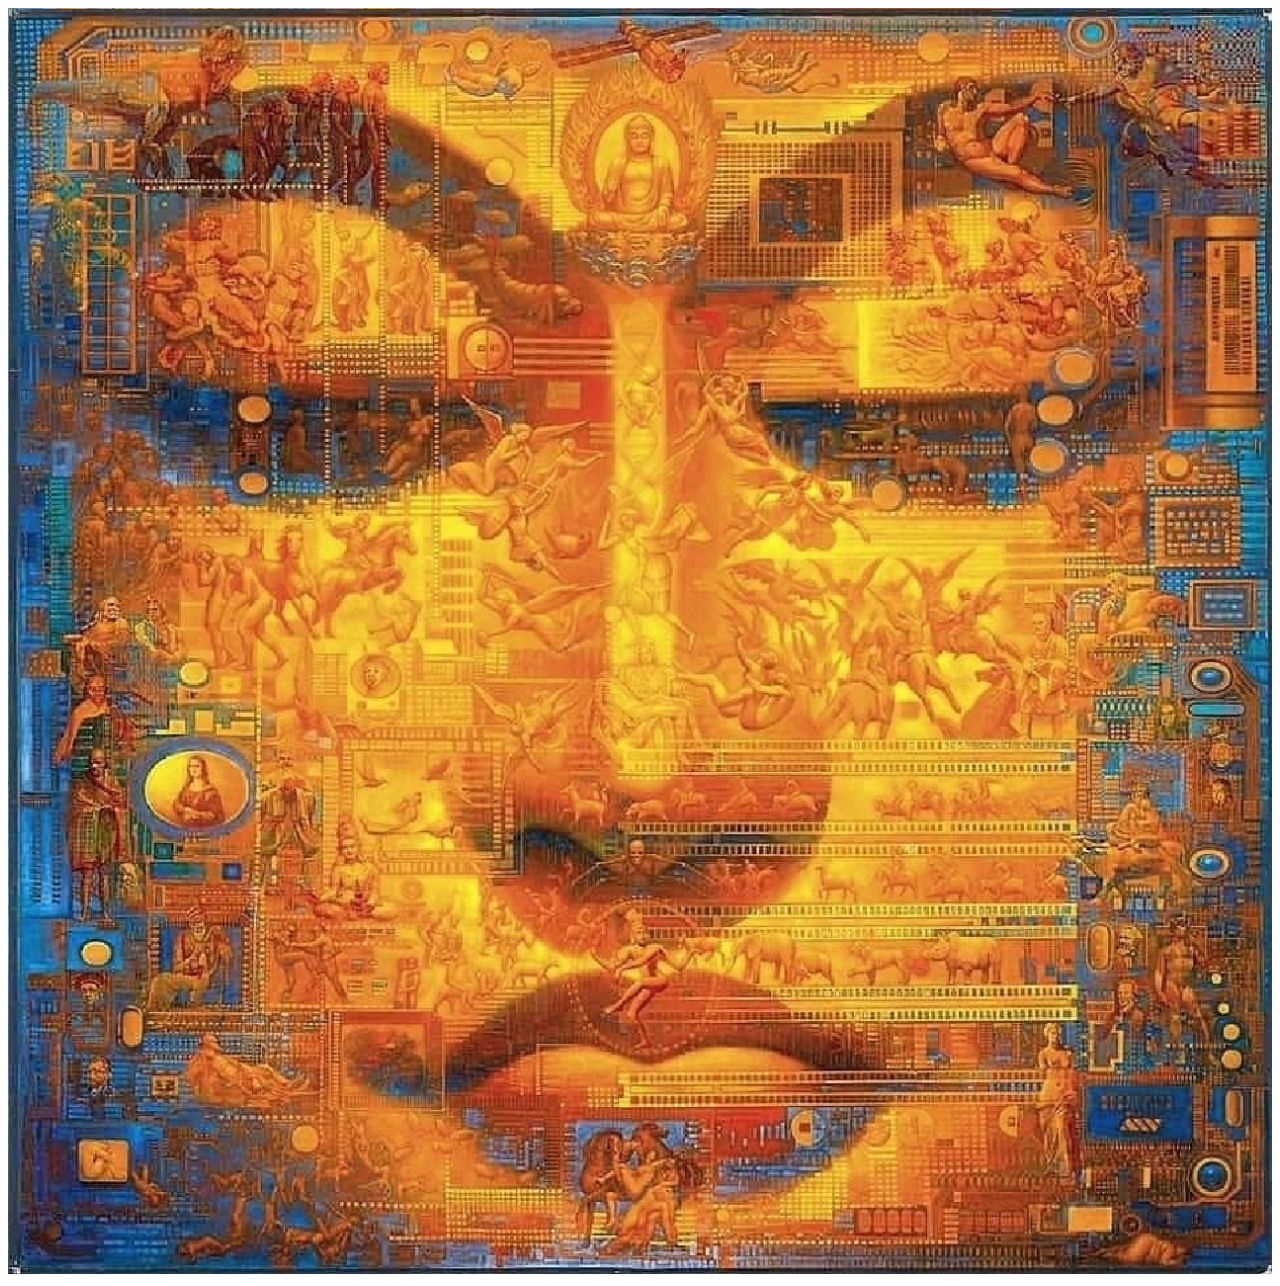
==== bard.html @ c0435343 "sample test" ====
<!DOCTYPE html>
<html lang="en">
<head>
  <meta charset="UTF-8">
  <title>點擊圖片顯示內容</title>
  <style>
    /* 圖片 */
    img {
      width: 100%;
      height: auto;
    }

    /* 內容 */
    .content {
      position: absolute;
      z-index: 1;
      display: none;
    }
    @media (max-width: 768px) {
      img {
        width: 100%;
        height: auto;
      }

      .content {
        width: 100%;
        height: 100px;
      }
    }
  </style>
</head>
<body>
<img src="source.jpg" id="image">
<div class="content">test</div>
<script>

  const client = new XMLHttpRequest();
  let content = [];
  client.open('GET', 'content.json', false);
  client.onreadystatechange = function() {
    // console.log(client.responseText);
    content = JSON.parse(client.responseText);
  }
  client.send();
  console.log("content:", content);

  // 獲取圖片的寬度和高度
  const imageWidth = document.getElementById("image").width;
  const imageHeight = document.getElementById("image").height;

  for(let i : content){

  }

  // 獲取點擊事件
  const clickHandler = (event) => {
    // 計算點擊位置
    const x = event.clientX - imageWidth / 2;
    const y = event.clientY - imageHeight / 2;

    const imgSizeWidth = 1279;
    const imgSizeHight = 1281;





    // 顯示內容
    const content = document.querySelector(".content");
    content.style.left = x + "px";
    content.style.top = y + "px";
    content.style.display = "block";
    content.style.borderWidth = 2;


  };

  // 添加點擊事件
  document.getElementById("image").addEventListener("click", clickHandler);
</script>
</body>
</html>
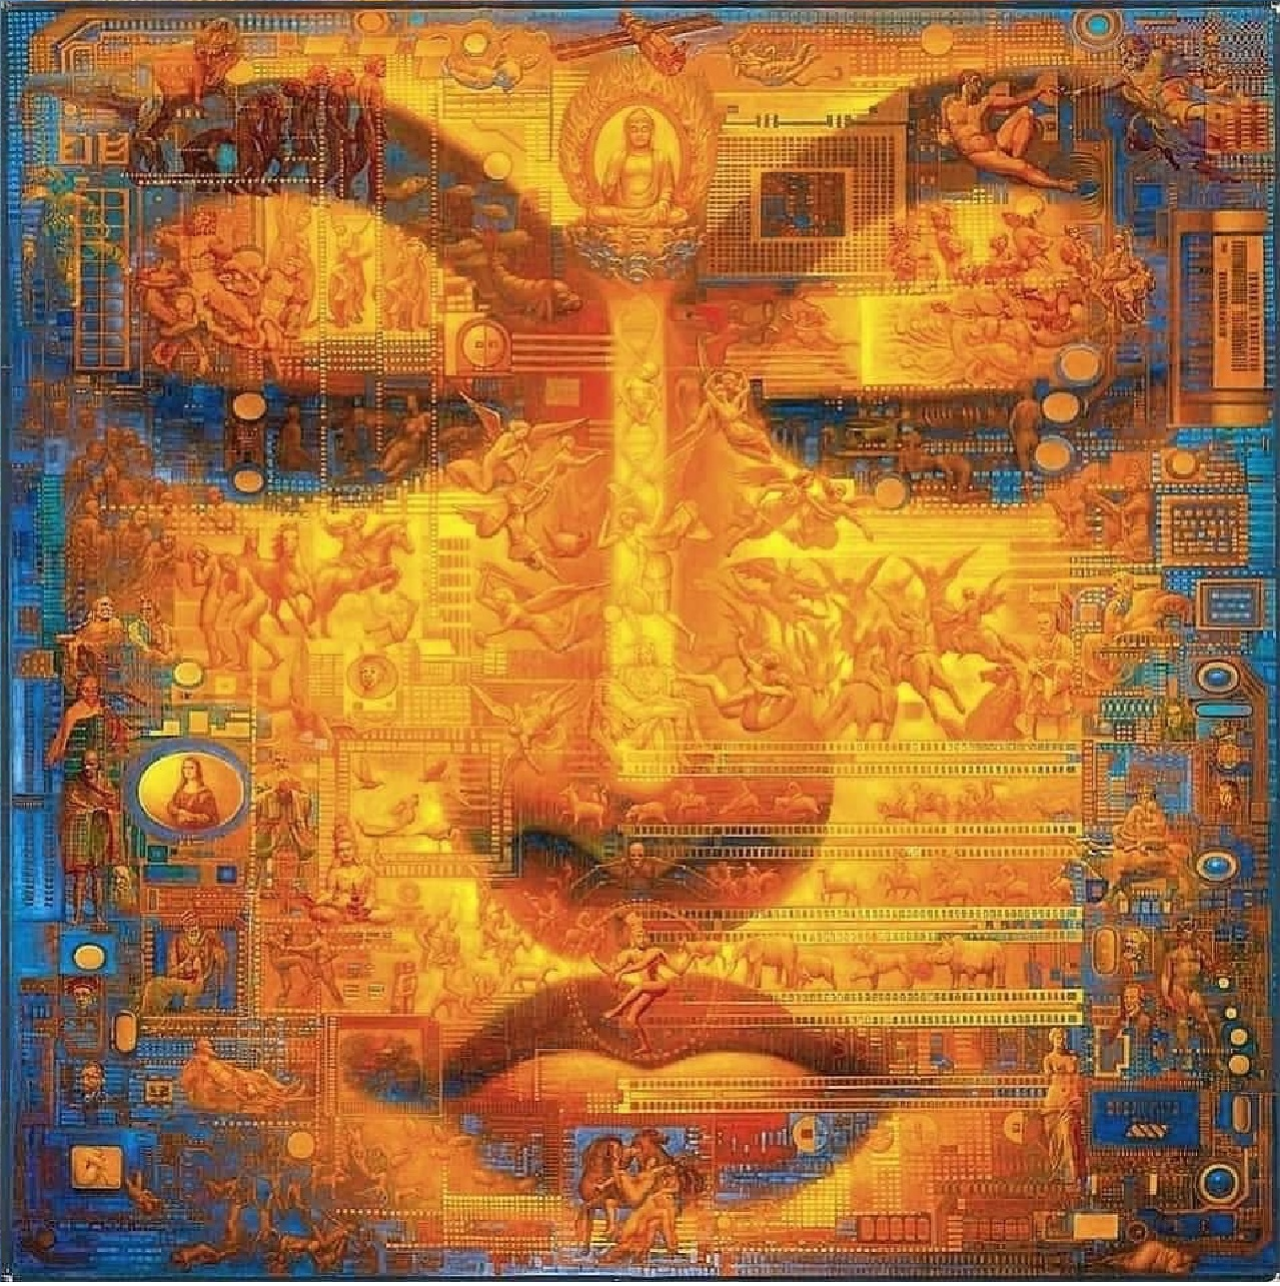
==== commit a30d07e7: "commit bard suggestion" ====
--- a/bard.html
+++ b/bard.html
@@ -1,82 +1,117 @@
 <!DOCTYPE html>
-<html lang="en">
+<!DOCTYPE html>
+<html lang="zh-tw">
 <head>
-  <meta charset="UTF-8">
-  <title>點擊圖片顯示內容</title>
-  <style>
-    /* 圖片 */
-    img {
-      width: 100%;
-      height: auto;
+    <meta charset="UTF-8">
+    <meta name="viewport" content="width=device-width, initial-scale=1.0">
+    <title>圖片與 tooltips</title>
+
+    <style>
+        html, body {
+            width: 100%;
+            height: 100%;
+        }
+
+        body {
+            margin: 0;
+            padding: 0;
+        }
+
+        img {
+            width: 100%;
+            height: auto;
+            object-fit: contain;
+        }
+
+        .tooltip {
+            position: absolute;
+            z-index: 999;
+            background-color: black;
+            color: white;
+            padding: 5px;
+            border-radius: 7px;
+            opacity: 1;
+            transition: opacity 0.5s;
+        }
+
+        .tooltip2 {
+            position: absolute;
+            z-index: 999;
+            background-color: black;
+            color: white;
+            padding: 5px;
+            border-radius: 7px;
+            transition: opacity 0.5s;
+        }
+
+        .tooltip:hover {
+            opacity: 1;
+        }
+
+        .tooltip:checked {
+            opacity: 1;
+        }
+    </style>
+</head>
+<body>
+<img src="source.jpg" alt="圖片">
+<script src="content.js"></script>
+<script>
+    const image = document.querySelector("img");
+    console.log(toPercent(image.width, 1281), toPercent(image.height, 1281));
+
+    // contents.forEach(function (obj, i) {
+    //     const tooltips = document.createElement("div");
+    //     tooltips.className = "tooltip2";
+    //     tooltips.textContent = obj.alt;
+    //     document.body.appendChild(tooltips);
+    //     console.log(obj.y * toPercent(image.height, 1281), obj.x * toPercent(image.width, 1281))
+    //     tooltips.style.top = obj.y * toPercent(image.height, 1279) + 'px';
+    //     tooltips.style.left = obj.x * toPercent(image.width, 1281) + 'px';
+    //
+    // });
+
+    function setTooltipsPosition(e) {
+        const imagePosition = image.getBoundingClientRect();
+        const imageScaleX = toPercent(image.height, 1279);
+        const imageScaleY = toPercent(image.width, 1281);
+
+        contents.forEach(function (obj, i) {
+            const tooltips = document.createElement("div");
+            const left = obj.x * imageScaleX;
+            const top = obj.y * imageScaleY;
+            const rX = e.pageX - imagePosition.left - left;
+            const rY = e.pageY - imagePosition.top - top;
+            if ((rX <= 50 && rX >= -50) && (rY <= 50 && rY >= -50)) {
+                console.log("left",left, "top",top, "rX", rX, "rY", rY);
+                tooltips.className = "tooltip";
+                tooltips.textContent = obj.alt + obj.msg;
+                document.body.appendChild(tooltips);
+                tooltips.style.top = top + 'px';
+                tooltips.style.left = left + 'px';
+            }
+        });
     }
 
-    /* 內容 */
-    .content {
-      position: absolute;
-      z-index: 1;
-      display: none;
-    }
-    @media (max-width: 768px) {
-      img {
-        width: 100%;
-        height: auto;
-      }
-
-      .content {
-        width: 100%;
-        height: 100px;
-      }
-    }
-  </style>
-</head>
-<body>
-<img src="source.jpg" id="image">
-<div class="content">test</div>
-<script>
-
-  const client = new XMLHttpRequest();
-  let content = [];
-  client.open('GET', 'content.json', false);
-  client.onreadystatechange = function() {
-    // console.log(client.responseText);
-    content = JSON.parse(client.responseText);
-  }
-  client.send();
-  console.log("content:", content);
-
-  // 獲取圖片的寬度和高度
-  const imageWidth = document.getElementById("image").width;
-  const imageHeight = document.getElementById("image").height;
-
-  for(let i : content){
-
-  }
-
-  // 獲取點擊事件
-  const clickHandler = (event) => {
-    // 計算點擊位置
-    const x = event.clientX - imageWidth / 2;
-    const y = event.clientY - imageHeight / 2;
-
-    const imgSizeWidth = 1279;
-    const imgSizeHight = 1281;
+    // tooltips.className = "tooltip";
+    // tooltips.textContent = "這是圖片";
+    // // document.body.appendChild(tooltips);
+    // tooltips.style.top = e.clientY - tooltips.clientHeight / 2 - imagePosition.top + 'px';
+    // tooltips.style.left = e.clientX - tooltips.clientWidth / 2 - imagePosition.left + 'px';
 
 
+    image.addEventListener("click", setTooltipsPosition);
+    image.addEventListener("mousemove", setTooltipsPosition);
 
+    window.addEventListener("resize", function () {
+        // 當螢幕大小改變時，重新計算 tooltips 的位置
+        setTooltipsPosition();
+    });
 
-
-    // 顯示內容
-    const content = document.querySelector(".content");
-    content.style.left = x + "px";
-    content.style.top = y + "px";
-    content.style.display = "block";
-    content.style.borderWidth = 2;
-
-
-  };
-
-  // 添加點擊事件
-  document.getElementById("image").addEventListener("click", clickHandler);
+    function toPercent(num, total) {
+        // return (Math.round(num / total * 100) / 100) -100 ;// 小数点后两位百分比
+        return num / total;
+    }
 </script>
 </body>
 </html>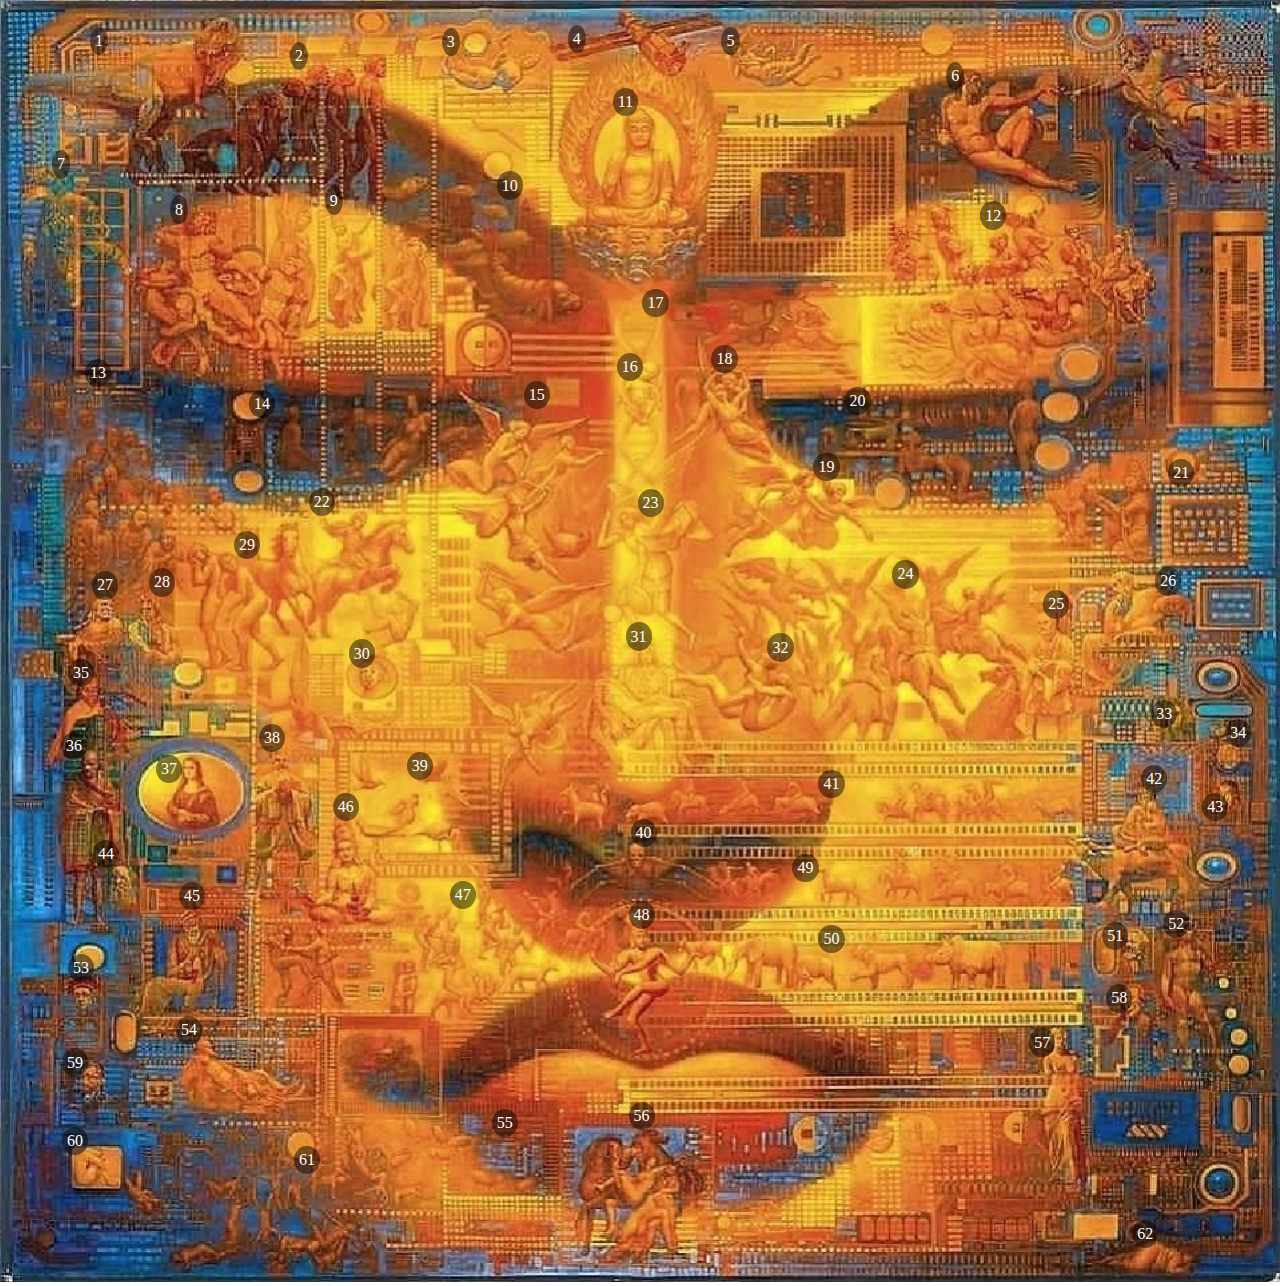
==== commit 01d8bb5f: "commit bard suggestion" ====
--- a/bard.html
+++ b/bard.html
@@ -30,17 +30,17 @@
             color: white;
             padding: 5px;
             border-radius: 7px;
-            opacity: 1;
+            opacity: 0;
             transition: opacity 0.5s;
         }
 
-        .tooltip2 {
+        .tips {
             position: absolute;
             z-index: 999;
-            background-color: black;
+            background-color: #0000007a;
             color: white;
-            padding: 5px;
-            border-radius: 7px;
+            padding: 0.4vw;
+            border-radius: 50%;
             transition: opacity 0.5s;
         }
 
@@ -48,9 +48,6 @@
             opacity: 1;
         }
 
-        .tooltip:checked {
-            opacity: 1;
-        }
     </style>
 </head>
 <body>
@@ -60,32 +57,33 @@
     const image = document.querySelector("img");
     console.log(toPercent(image.width, 1281), toPercent(image.height, 1281));
 
-    // contents.forEach(function (obj, i) {
-    //     const tooltips = document.createElement("div");
-    //     tooltips.className = "tooltip2";
-    //     tooltips.textContent = obj.alt;
-    //     document.body.appendChild(tooltips);
-    //     console.log(obj.y * toPercent(image.height, 1281), obj.x * toPercent(image.width, 1281))
-    //     tooltips.style.top = obj.y * toPercent(image.height, 1279) + 'px';
-    //     tooltips.style.left = obj.x * toPercent(image.width, 1281) + 'px';
-    //
-    // });
+    contents.forEach(function (obj, i) {
+        const tips = document.createElement("div");
+        tips.className = "tips";
+        tips.textContent = obj.alt;
+        document.body.appendChild(tips);
+        // console.log(obj.y * toPercent(image.height, 1281), obj.x * toPercent(image.width, 1281))
+        tips.style.top = obj.y * toPercent(image.height, 1279) + 'px';
+        tips.style.left = obj.x * toPercent(image.width, 1281) + 'px';
+    });
 
     function setTooltipsPosition(e) {
         const imagePosition = image.getBoundingClientRect();
-        const imageScaleX = toPercent(image.height, 1279);
-        const imageScaleY = toPercent(image.width, 1281);
+        const imageScaleX = toPercent(image.width, 1281);
+        const imageScaleY =  toPercent(image.height, 1279);
+
+        const scale = 45 *  toPercent(image.width, 1281);
 
         contents.forEach(function (obj, i) {
             const tooltips = document.createElement("div");
+            tooltips.className = "tooltip";
+            tooltips.textContent = obj.alt + obj.msg;
             const left = obj.x * imageScaleX;
             const top = obj.y * imageScaleY;
             const rX = e.pageX - imagePosition.left - left;
             const rY = e.pageY - imagePosition.top - top;
-            if ((rX <= 50 && rX >= -50) && (rY <= 50 && rY >= -50)) {
+            if ((rX <= scale && rX >= -scale) && (rY <= scale && rY >= -scale)) {
                 console.log("left",left, "top",top, "rX", rX, "rY", rY);
-                tooltips.className = "tooltip";
-                tooltips.textContent = obj.alt + obj.msg;
                 document.body.appendChild(tooltips);
                 tooltips.style.top = top + 'px';
                 tooltips.style.left = left + 'px';
